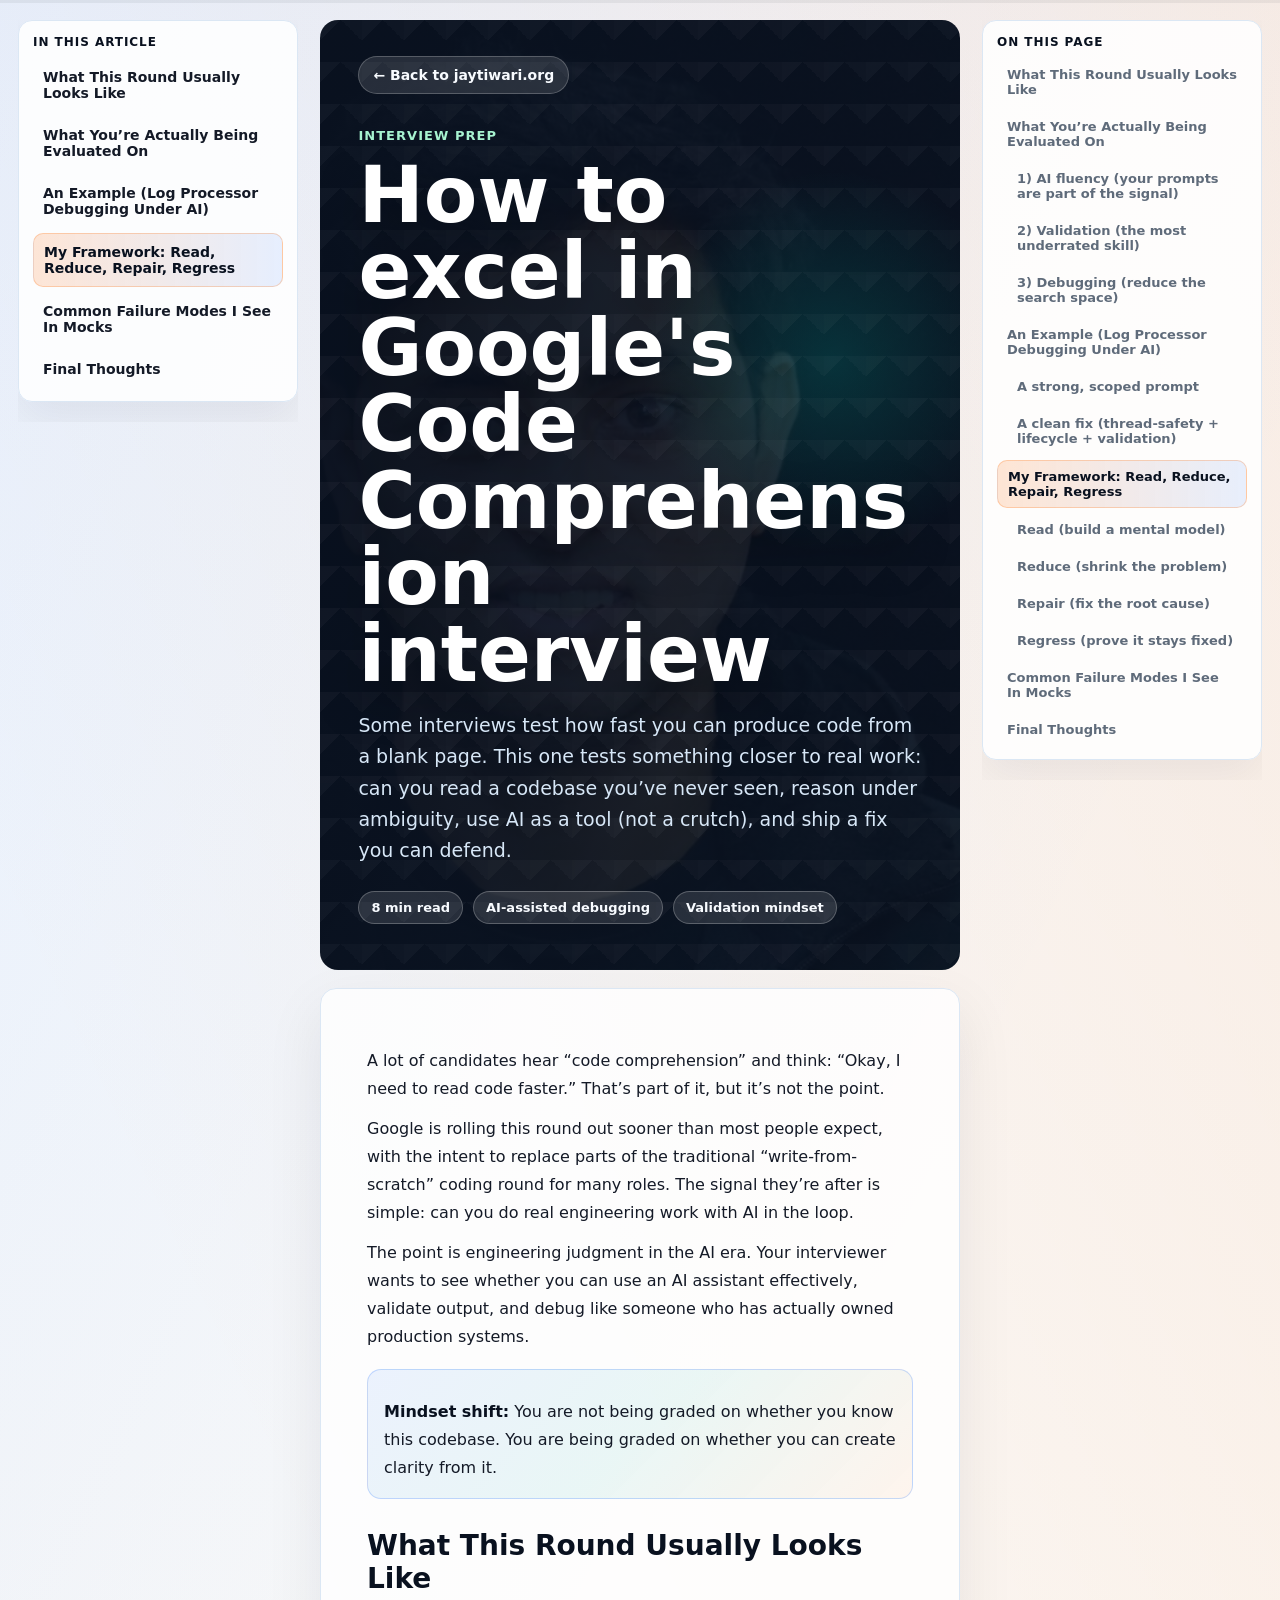
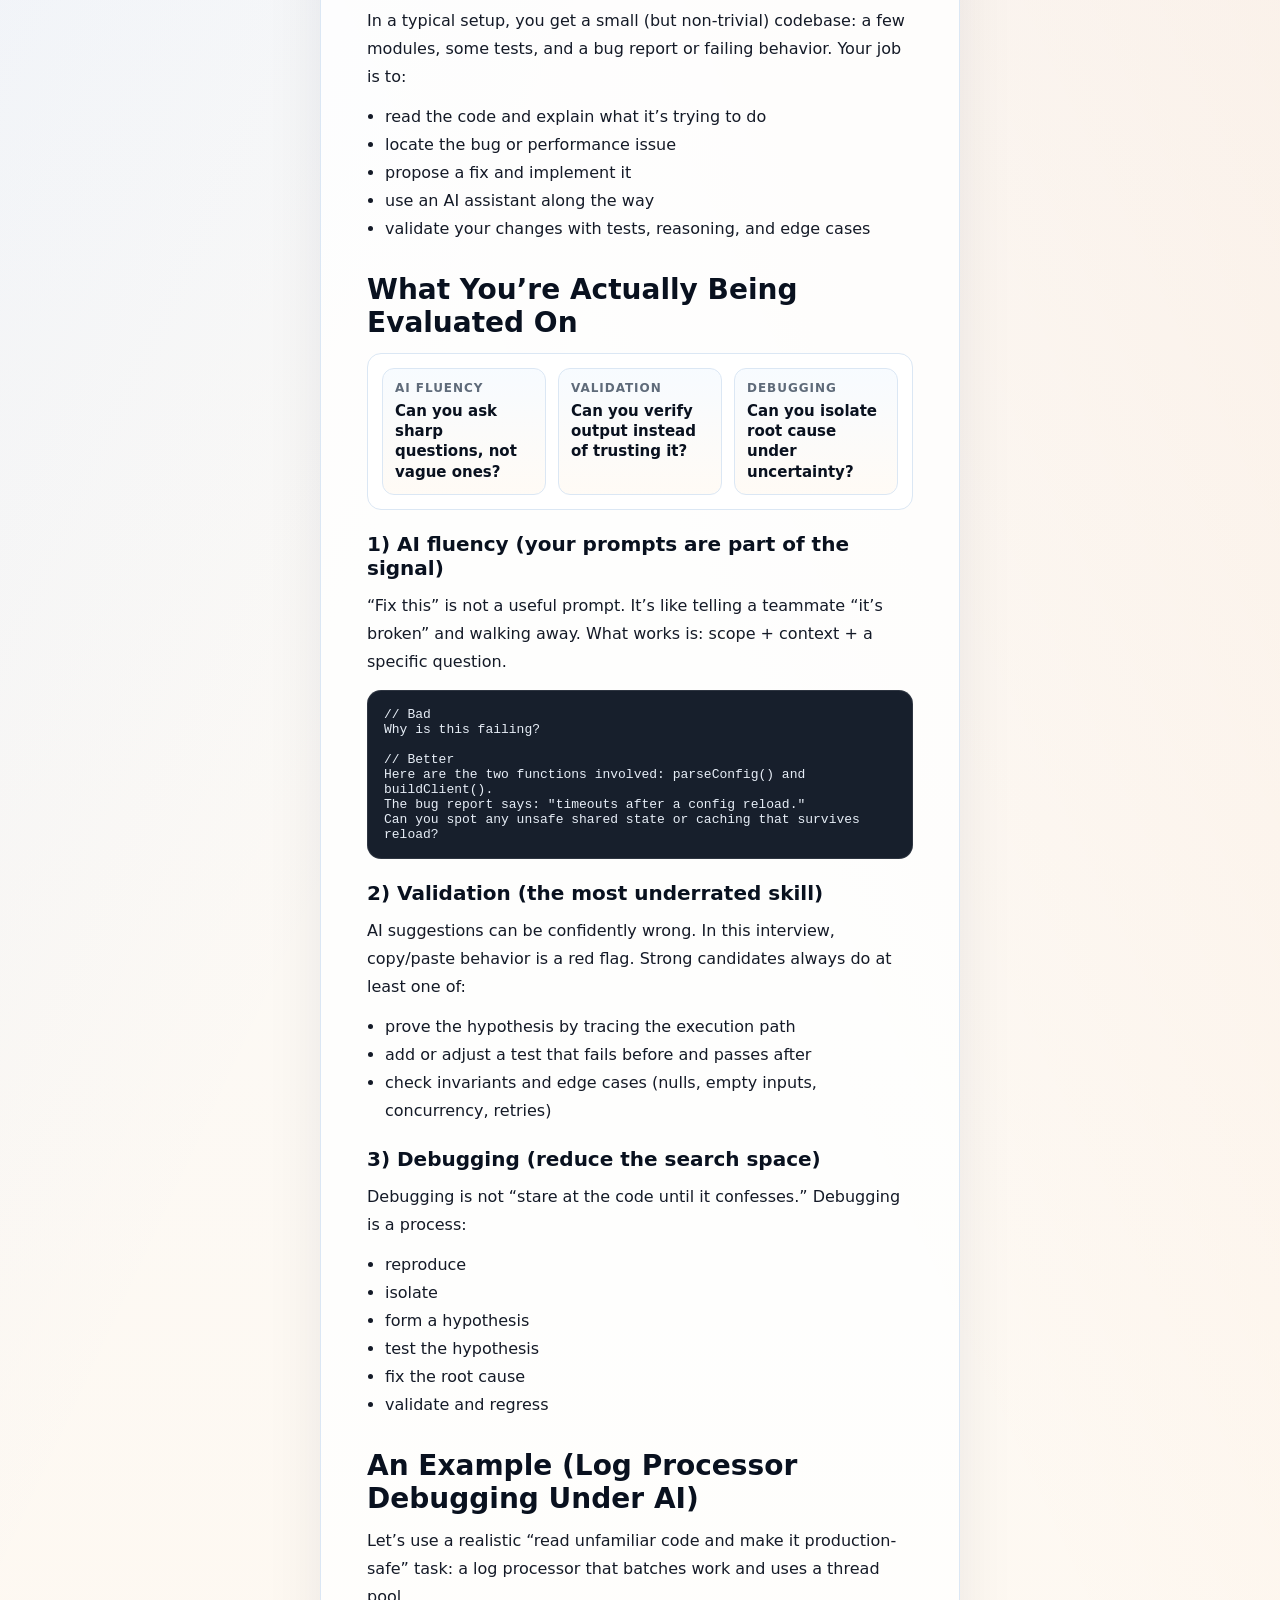
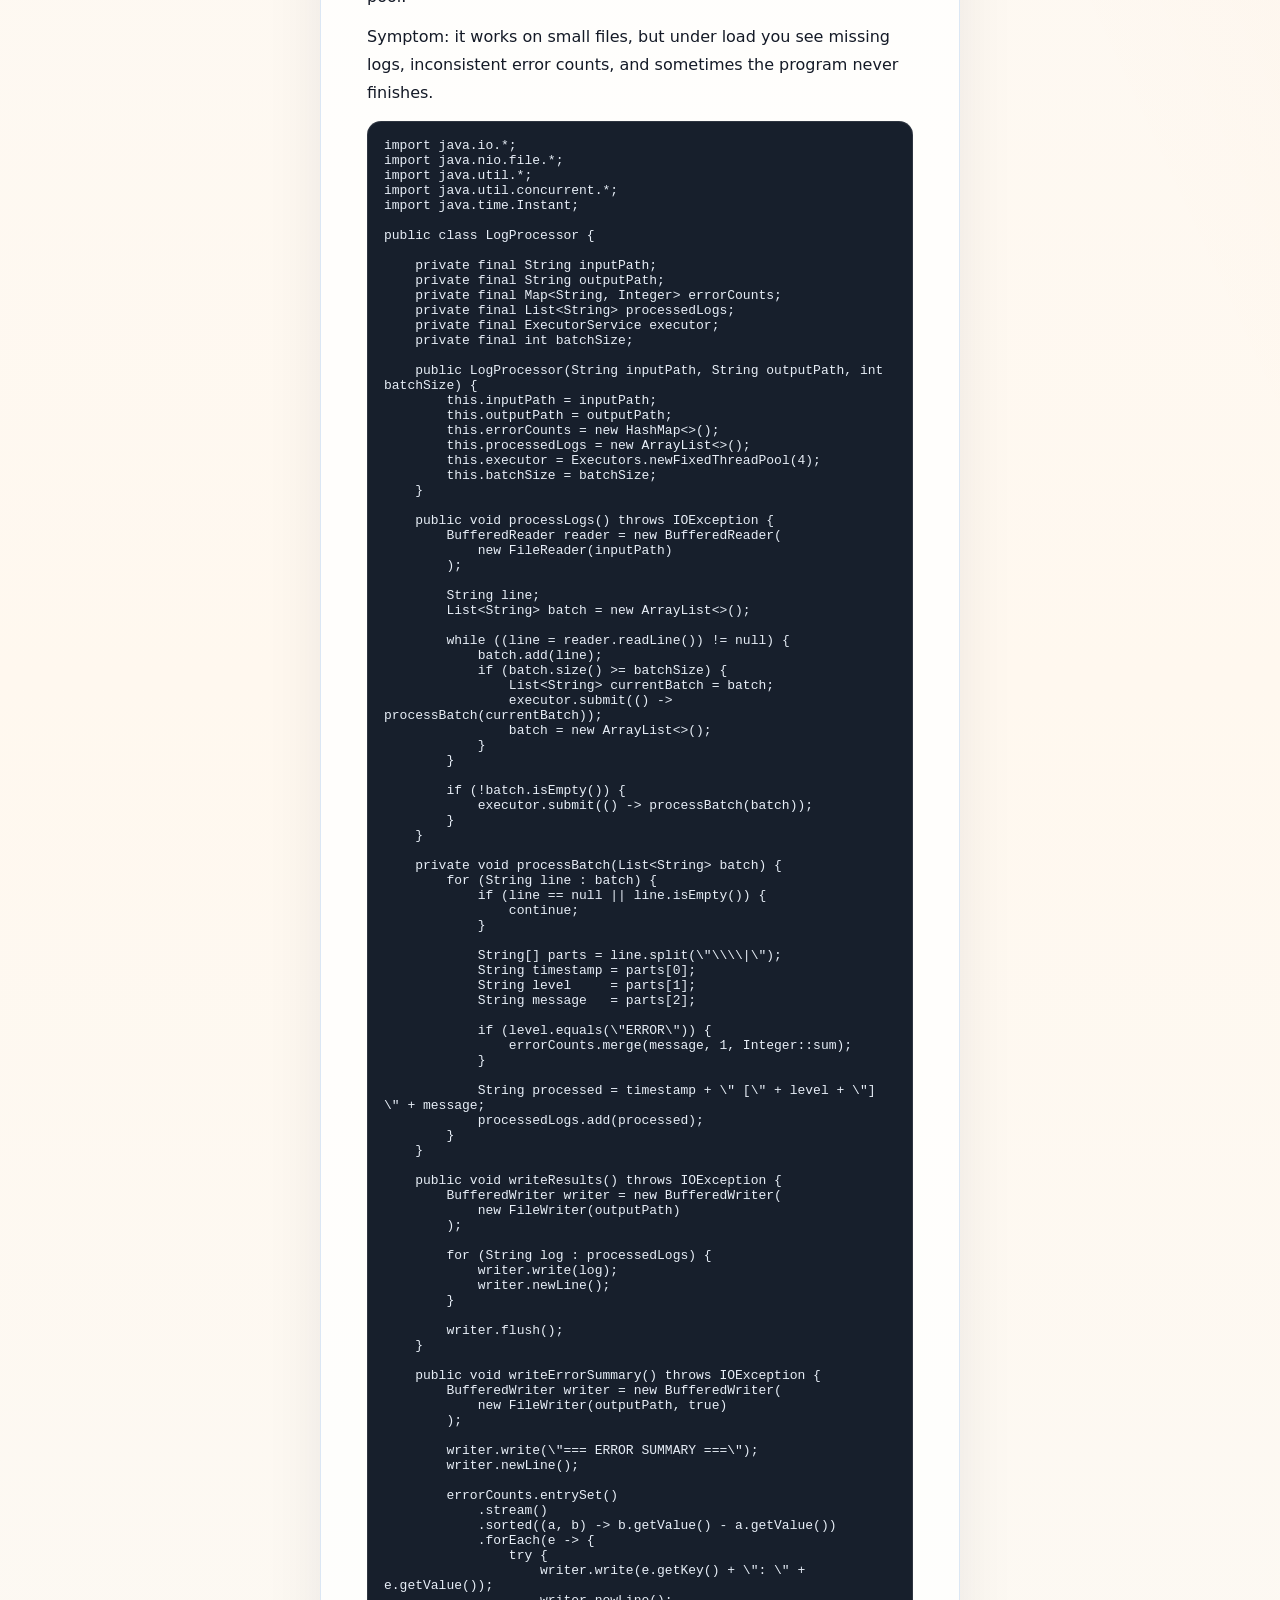
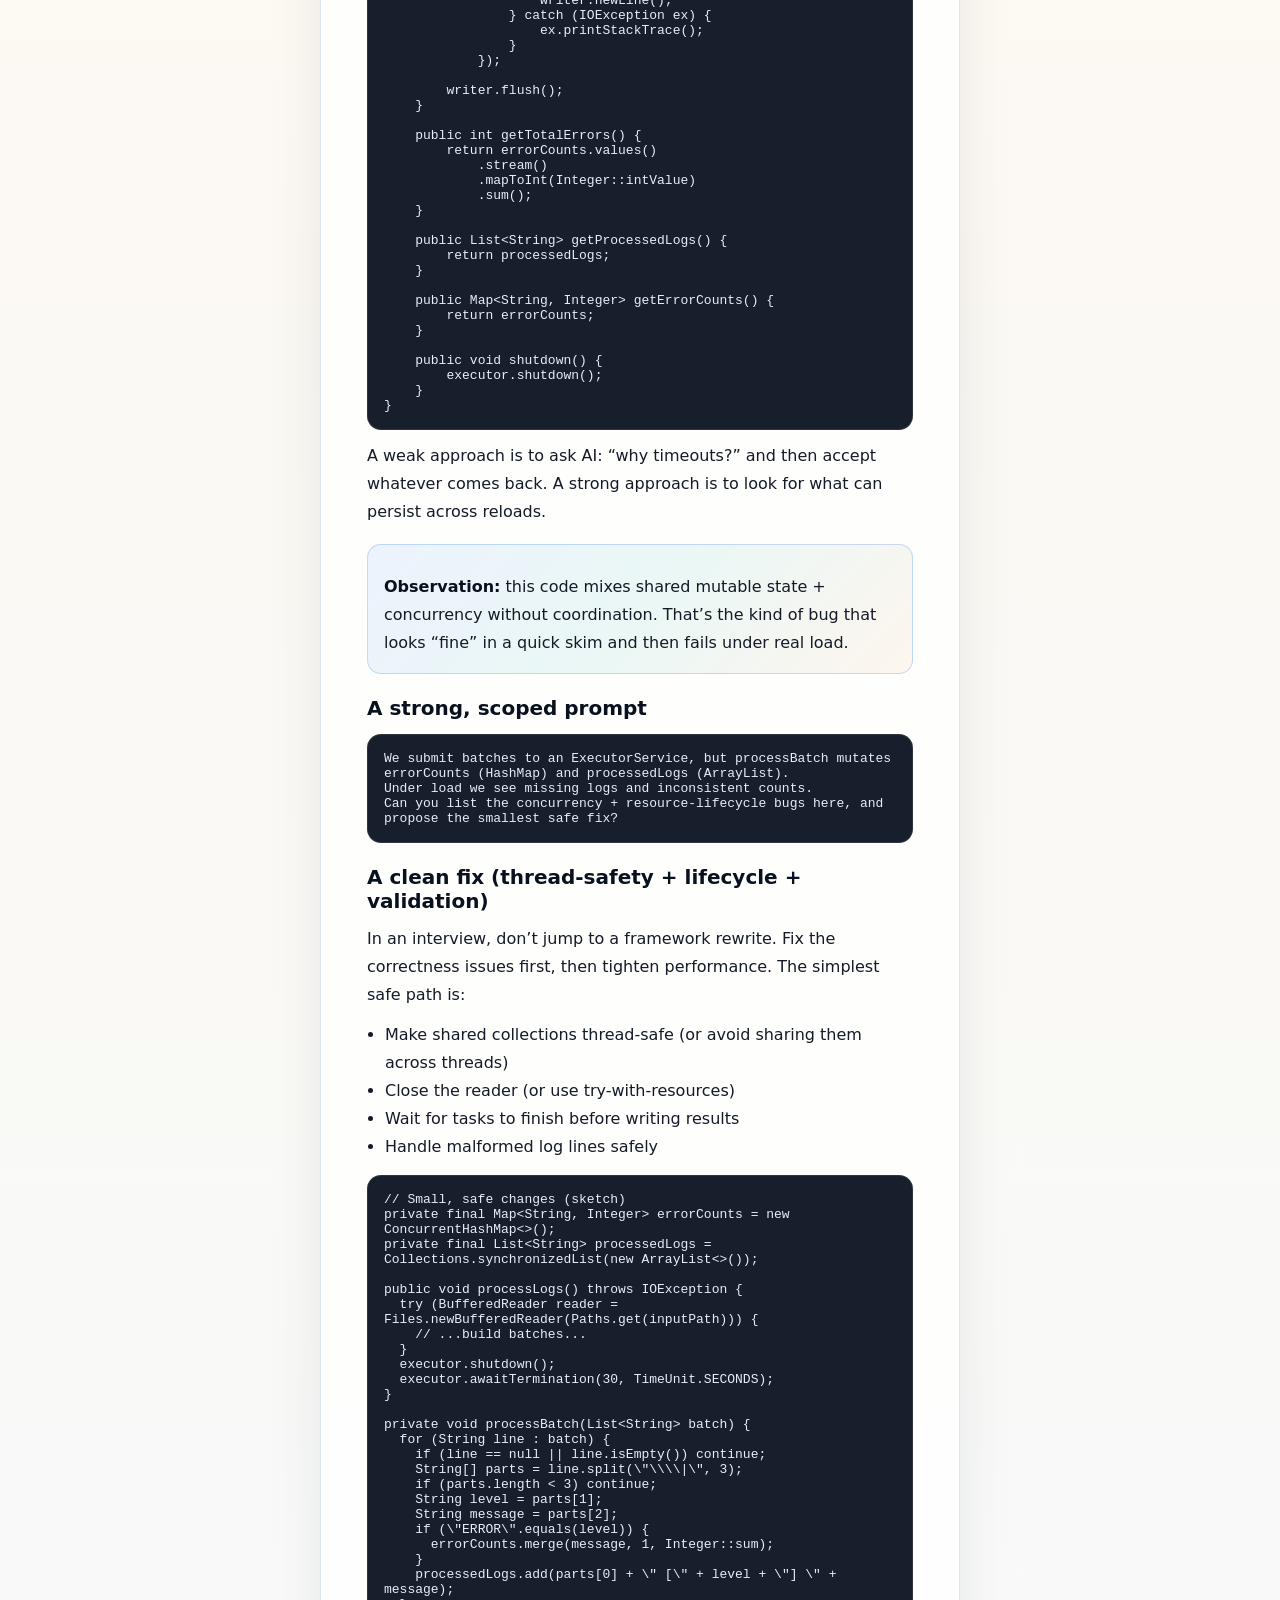
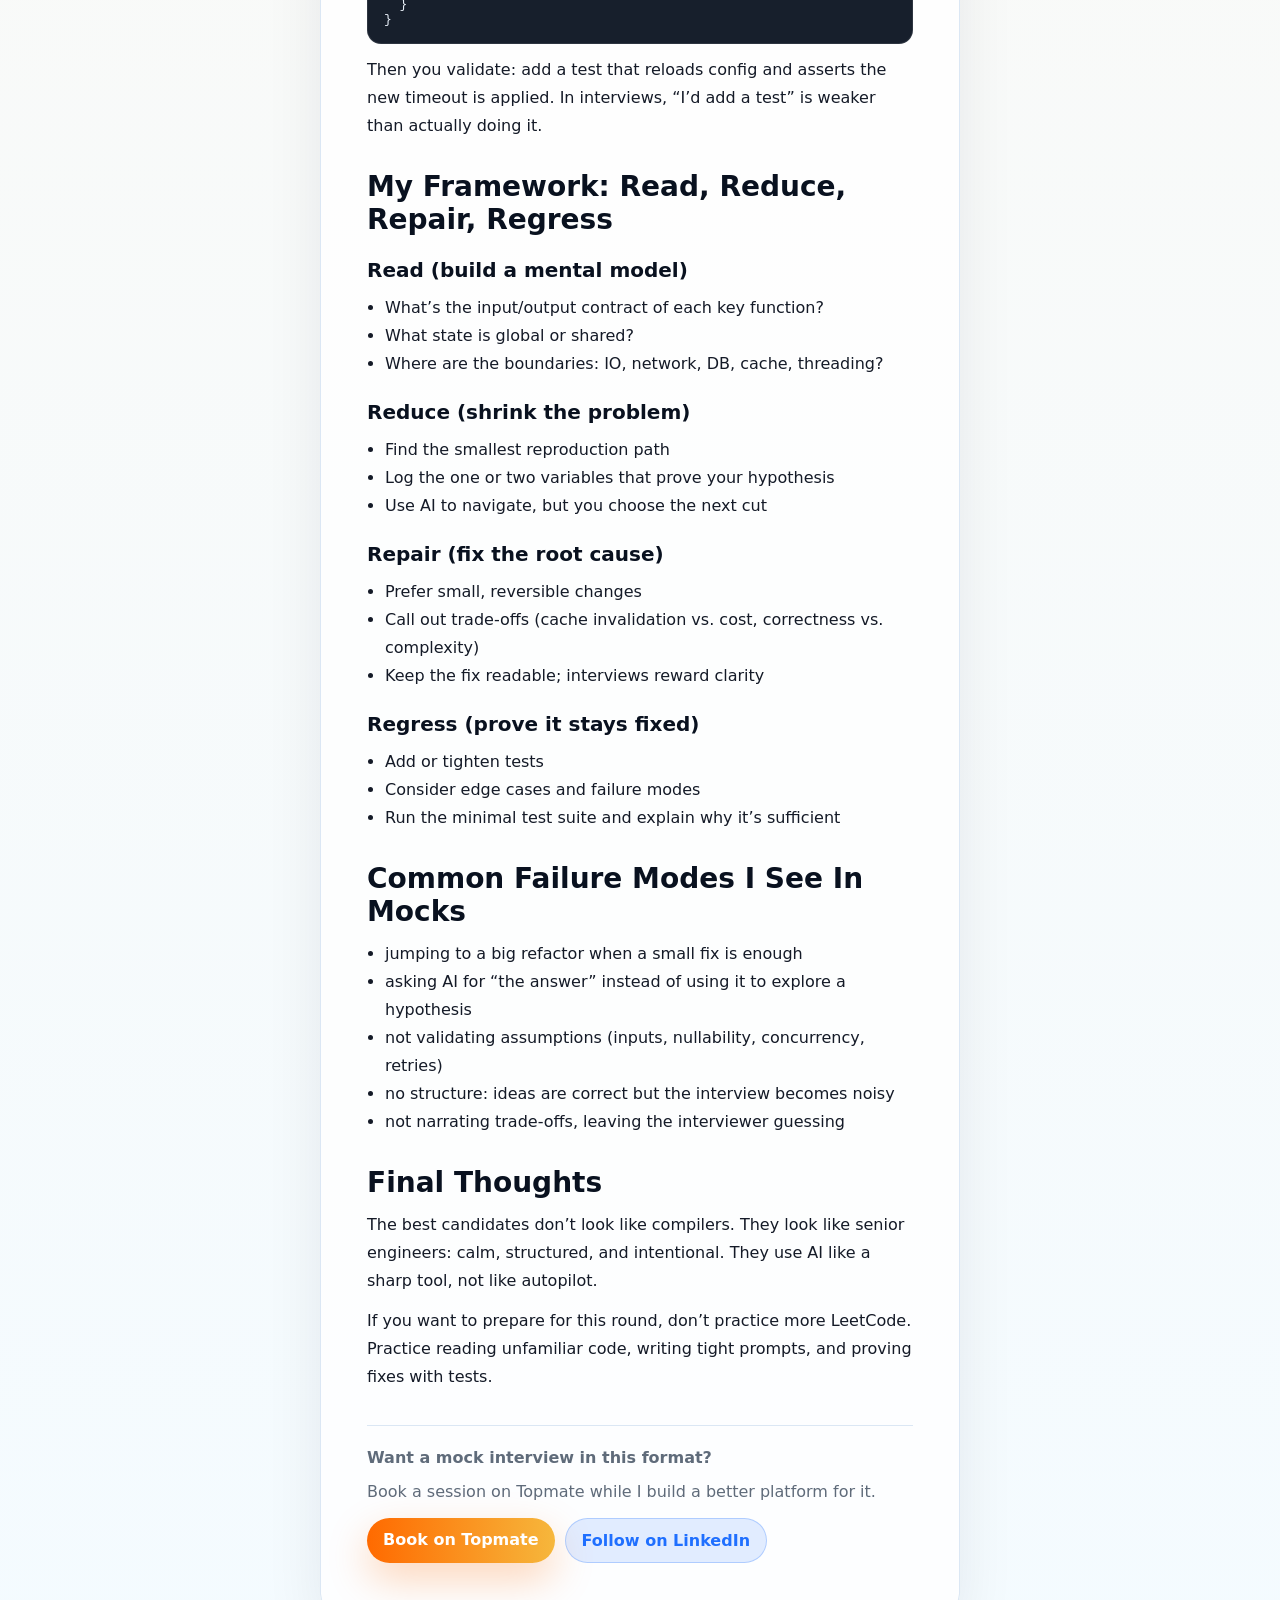
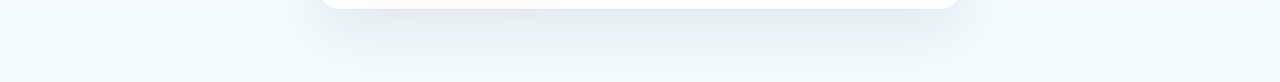
==== blogs/how-to-excel-google-code-comprehension.html @ 08ddd121 "Add docs-style blog template and blogs navigator" ====
<!DOCTYPE html>
<html lang="en">
<head>
  <meta charset="UTF-8" />
  <title>How to Excel in Google's Code Comprehension Interview | Jay Tiwari</title>
  <meta name="viewport" content="width=device-width, initial-scale=1" />
  <meta name="description" content="Jay Tiwari breaks down how to excel in Google's Code Comprehension interview: reading unfamiliar code, working effectively with AI, validating output, and shipping clean fixes." />
  <style>
    :root {
      --accent: #ff6a00;
      --blue: #1f6fff;
      --teal: #00a99d;
      --gold: #f6b73c;
      --ink: #09111f;
      --text: #141a27;
      --muted: #5f6b7a;
      --border: #dbe7f4;
    }

    * {
      box-sizing: border-box;
      margin: 0;
      padding: 0;
    }

    body {
      background:
        linear-gradient(115deg, rgba(31, 111, 255, 0.08), transparent 30%),
        linear-gradient(245deg, rgba(255, 106, 0, 0.1), transparent 34%),
        linear-gradient(180deg, #f7fbff 0%, #fff8ef 48%, #f4fbff 100%);
      color: var(--text);
      font-family: system-ui, -apple-system, BlinkMacSystemFont, "Segoe UI", sans-serif;
      min-height: 100vh;
      overflow-x: hidden;
    }

    a {
      color: inherit;
    }

    .progress {
      background: rgba(9, 17, 31, 0.06);
      height: 3px;
      left: 0;
      position: fixed;
      top: 0;
      width: 100%;
      z-index: 50;
    }

    .progress > div {
      background: linear-gradient(90deg, var(--blue), var(--teal), var(--accent), var(--gold));
      height: 100%;
      transform-origin: left center;
      width: 100%;
      transform: scaleX(0);
    }

    .shell {
      display: grid;
      grid-template-columns: 280px minmax(0, 1fr) 280px;
      gap: 22px;
      margin: 0 auto;
      max-width: 1320px;
      padding: 20px 18px 72px;
    }

    .side {
      position: sticky;
      top: 20px;
      align-self: start;
      max-height: calc(100vh - 40px);
      overflow: auto;
      padding-bottom: 20px;
    }

    .side-card {
      background: rgba(255, 255, 255, 0.86);
      border: 1px solid var(--border);
      border-radius: 14px;
      box-shadow: 0 18px 44px rgba(15, 23, 42, 0.06);
      padding: 14px;
    }

    .side-title {
      color: var(--ink);
      font-size: 12px;
      font-weight: 900;
      letter-spacing: 0.08em;
      text-transform: uppercase;
      margin-bottom: 10px;
    }

    .nav-list,
    .toc-list {
      list-style: none;
      padding: 0;
      margin: 0;
      display: grid;
      gap: 6px;
    }

    .nav-list a,
    .toc-list a {
      border-radius: 10px;
      color: var(--text);
      display: block;
      font-size: 14px;
      font-weight: 800;
      padding: 10px 10px;
      text-decoration: none;
      transition: background 0.2s ease, color 0.2s ease;
    }

    .toc-list a {
      font-weight: 700;
      font-size: 13px;
      padding: 8px 10px;
      color: var(--muted);
    }

    .toc-list a[data-depth="3"] {
      padding-left: 20px;
      font-weight: 700;
    }

    .nav-list a:hover,
    .toc-list a:hover {
      background: rgba(31, 111, 255, 0.10);
      color: var(--ink);
    }

    .nav-list a.is-active,
    .toc-list a.is-active {
      background: linear-gradient(90deg, rgba(255, 106, 0, 0.16), rgba(31, 111, 255, 0.10));
      color: var(--ink);
      border: 1px solid rgba(255, 106, 0, 0.24);
    }

    .main-col {
      min-width: 0;
    }

    .hero {
      background:
        radial-gradient(circle at 80% 36%, rgba(0, 169, 157, 0.22), transparent 24%),
        linear-gradient(90deg, rgba(9, 17, 31, 0.98), rgba(9, 17, 31, 0.88)),
        url("../jay-tiwari-profile.jpeg");
      background-position: center, center, 82% 42%;
      background-size: cover;
      color: #ffffff;
      padding: 36px 6% 46px;
      position: relative;
      border-radius: 18px;
      overflow: hidden;
    }

    .hero::after {
      background-image:
        linear-gradient(135deg, rgba(255, 255, 255, 0.08) 25%, transparent 25%),
        linear-gradient(225deg, rgba(255, 255, 255, 0.06) 25%, transparent 25%);
      background-size: 42px 42px;
      content: "";
      inset: 0;
      opacity: 0.42;
      pointer-events: none;
      position: absolute;
    }

    .hero-inner {
      max-width: 980px;
      position: relative;
      z-index: 1;
    }

    .back-link {
      align-items: center;
      background: rgba(255, 255, 255, 0.12);
      border: 1px solid rgba(255, 255, 255, 0.22);
      border-radius: 999px;
      color: #f8fbff;
      display: inline-flex;
      font-size: 14px;
      font-weight: 800;
      margin-bottom: 34px;
      padding: 10px 14px;
      text-decoration: none;
    }

    .eyebrow {
      color: #a7f3d0;
      font-size: 13px;
      font-weight: 900;
      letter-spacing: 0.08em;
      margin-bottom: 14px;
      text-transform: uppercase;
    }

    h1 {
      color: #ffffff;
      font-size: clamp(42px, 7vw, 78px);
      font-weight: 900;
      letter-spacing: 0;
      line-height: 0.98;
      margin-bottom: 18px;
      max-width: 940px;
      overflow-wrap: anywhere;
      text-shadow: 0 22px 46px rgba(0, 0, 0, 0.34);
    }

    .dek {
      color: #d7e7f7;
      font-size: 19px;
      line-height: 1.65;
      max-width: 820px;
    }

    .meta-row {
      display: flex;
      flex-wrap: wrap;
      gap: 10px;
      margin-top: 24px;
    }

    .meta-pill {
      background: rgba(255, 255, 255, 0.12);
      border: 1px solid rgba(255, 255, 255, 0.24);
      border-radius: 999px;
      color: #f8fbff;
      display: inline-flex;
      font-size: 13px;
      font-weight: 800;
      padding: 8px 12px;
    }

    main {
      margin: 0;
      max-width: none;
      padding: 0;
    }

    .content {
      background: rgba(255, 255, 255, 0.82);
      border: 1px solid var(--border);
      border-radius: 16px;
      box-shadow: 0 22px 58px rgba(15, 23, 42, 0.08);
      padding: clamp(20px, 4vw, 46px);
      margin-top: 18px;
    }

    .content h2 {
      color: var(--ink);
      font-size: 28px;
      margin-top: 30px;
      margin-bottom: 12px;
    }

    .content h3 {
      color: var(--ink);
      font-size: 20px;
      margin-top: 22px;
      margin-bottom: 10px;
    }

    .content p {
      line-height: 1.75;
      margin-top: 12px;
      color: var(--text);
      font-size: 16px;
    }

    .content ul {
      margin-top: 12px;
      padding-left: 18px;
      line-height: 1.75;
      color: var(--text);
    }

    .callout {
      background: linear-gradient(135deg, rgba(31, 111, 255, 0.08), rgba(0, 169, 157, 0.08), rgba(255, 106, 0, 0.06));
      border: 1px solid rgba(31, 111, 255, 0.22);
      border-radius: 14px;
      margin-top: 18px;
      padding: 16px 16px;
    }

    .callout strong {
      color: var(--ink);
    }

    pre {
      background: rgba(9, 17, 31, 0.94);
      border: 1px solid rgba(255, 255, 255, 0.1);
      border-radius: 14px;
      color: #e7eef7;
      margin-top: 14px;
      max-width: 100%;
      overflow: auto;
      padding: 16px 16px;
      width: 100%;
    }

    code {
      font-family: ui-monospace, SFMono-Regular, Menlo, Monaco, Consolas, "Liberation Mono", "Courier New", monospace;
      font-size: 13px;
    }

    pre code {
      display: block;
      max-width: 100%;
      white-space: pre-wrap;
      word-break: break-word;
    }

    .diagram {
      border: 1px solid var(--border);
      border-radius: 14px;
      margin-top: 14px;
      overflow: hidden;
      background: #ffffff;
    }

    .diagram .row {
      display: grid;
      grid-template-columns: repeat(3, minmax(0, 1fr));
      gap: 12px;
      padding: 14px;
      align-items: stretch;
    }

    .diagram .box {
      border: 1px solid #dbe7f4;
      border-radius: 12px;
      padding: 12px;
      background: linear-gradient(180deg, rgba(247, 251, 255, 0.98), rgba(255, 248, 239, 0.6));
      min-height: 90px;
    }

    .diagram .box .k {
      color: var(--muted);
      font-size: 12px;
      font-weight: 900;
      letter-spacing: 0.08em;
      text-transform: uppercase;
      margin-bottom: 6px;
    }

    .diagram .box .v {
      color: var(--ink);
      font-size: 15px;
      font-weight: 900;
      line-height: 1.35;
    }

    .footer-cta {
      align-items: center;
      display: flex;
      flex-wrap: wrap;
      gap: 12px;
      justify-content: space-between;
      margin-top: 34px;
      padding-top: 18px;
      border-top: 1px solid var(--border);
    }

    .cta-button {
      background: linear-gradient(90deg, var(--accent), var(--gold));
      border: none;
      border-radius: 999px;
      color: #ffffff;
      display: inline-flex;
      font-weight: 900;
      padding: 12px 16px;
      text-decoration: none;
      box-shadow: 0 16px 40px rgba(255, 106, 0, 0.28);
    }

    .cta-button.secondary {
      background: rgba(31, 111, 255, 0.12);
      border: 1px solid rgba(31, 111, 255, 0.26);
      color: var(--blue);
      box-shadow: none;
    }

    @media (max-width: 720px) {
      .diagram .row {
        grid-template-columns: 1fr;
      }

      .content {
        border-radius: 14px;
      }
    }

    @media (max-width: 1060px) {
      .shell {
        grid-template-columns: 260px minmax(0, 1fr);
      }
      .side.right {
        display: none;
      }
    }

    @media (max-width: 820px) {
      .shell {
        grid-template-columns: 1fr;
        padding: 14px 14px 60px;
      }
      .side.left {
        position: relative;
        top: 0;
        max-height: none;
      }
    }
  </style>
</head>
<body>
  <div class="progress" aria-hidden="true"><div id="progressBar"></div></div>
  <div class="shell">
    <aside class="side left">
      <div class="side-card">
        <div class="side-title">In This Article</div>
        <ul class="nav-list" id="leftNav"></ul>
      </div>
    </aside>

    <div class="main-col">
      <header class="hero">
        <div class="hero-inner">
          <a class="back-link" href="../index.html#blogs">← Back to jaytiwari.org</a>
          <div class="eyebrow">Interview prep</div>
          <h1>How to excel in Google's Code Comprehension interview</h1>
          <p class="dek">
            Some interviews test how fast you can produce code from a blank page. This one tests something closer to real work:
            can you read a codebase you’ve never seen, reason under ambiguity, use AI as a tool (not a crutch), and ship a fix you can defend.
          </p>
          <div class="meta-row">
            <span class="meta-pill">8 min read</span>
            <span class="meta-pill">AI-assisted debugging</span>
            <span class="meta-pill">Validation mindset</span>
          </div>
        </div>
      </header>

      <main>
        <article class="content" id="articleRoot">
      <p>
        A lot of candidates hear “code comprehension” and think: “Okay, I need to read code faster.”
        That’s part of it, but it’s not the point.
      </p>
      <p>
        Google is rolling this round out sooner than most people expect, with the intent to replace parts of the traditional
        “write-from-scratch” coding round for many roles. The signal they’re after is simple: can you do real engineering work
        with AI in the loop.
      </p>
      <p>
        The point is engineering judgment in the AI era. Your interviewer wants to see whether you can
        use an AI assistant effectively, validate output, and debug like someone who has actually owned production systems.
      </p>

      <div class="callout">
        <p>
          <strong>Mindset shift:</strong> You are not being graded on whether you know this codebase.
          You are being graded on whether you can create clarity from it.
        </p>
      </div>

      <h2>What This Round Usually Looks Like</h2>
      <p>
        In a typical setup, you get a small (but non-trivial) codebase: a few modules, some tests, and a bug report or failing behavior.
        Your job is to:
      </p>
      <ul>
        <li>read the code and explain what it’s trying to do</li>
        <li>locate the bug or performance issue</li>
        <li>propose a fix and implement it</li>
        <li>use an AI assistant along the way</li>
        <li>validate your changes with tests, reasoning, and edge cases</li>
      </ul>

      <h2>What You’re Actually Being Evaluated On</h2>
      <div class="diagram" role="img" aria-label="Three skills for code comprehension interviews">
        <div class="row">
          <div class="box">
            <div class="k">AI fluency</div>
            <div class="v">Can you ask sharp questions, not vague ones?</div>
          </div>
          <div class="box">
            <div class="k">Validation</div>
            <div class="v">Can you verify output instead of trusting it?</div>
          </div>
          <div class="box">
            <div class="k">Debugging</div>
            <div class="v">Can you isolate root cause under uncertainty?</div>
          </div>
        </div>
      </div>

      <h3>1) AI fluency (your prompts are part of the signal)</h3>
      <p>
        “Fix this” is not a useful prompt. It’s like telling a teammate “it’s broken” and walking away.
        What works is: scope + context + a specific question.
      </p>
      <pre><code>// Bad
Why is this failing?

// Better
Here are the two functions involved: parseConfig() and buildClient().
The bug report says: "timeouts after a config reload."
Can you spot any unsafe shared state or caching that survives reload?</code></pre>

      <h3>2) Validation (the most underrated skill)</h3>
      <p>
        AI suggestions can be confidently wrong. In this interview, copy/paste behavior is a red flag.
        Strong candidates always do at least one of:
      </p>
      <ul>
        <li>prove the hypothesis by tracing the execution path</li>
        <li>add or adjust a test that fails before and passes after</li>
        <li>check invariants and edge cases (nulls, empty inputs, concurrency, retries)</li>
      </ul>

      <h3>3) Debugging (reduce the search space)</h3>
      <p>
        Debugging is not “stare at the code until it confesses.” Debugging is a process:
      </p>
      <ul>
        <li>reproduce</li>
        <li>isolate</li>
        <li>form a hypothesis</li>
        <li>test the hypothesis</li>
        <li>fix the root cause</li>
        <li>validate and regress</li>
      </ul>

      <h2>An Example (Log Processor Debugging Under AI)</h2>
      <p>
        Let’s use a realistic “read unfamiliar code and make it production-safe” task: a log processor that batches work and uses a thread pool.
      </p>
      <p>
        Symptom: it works on small files, but under load you see missing logs, inconsistent error counts, and sometimes the program never finishes.
      </p>

      <pre><code>import java.io.*;
import java.nio.file.*;
import java.util.*;
import java.util.concurrent.*;
import java.time.Instant;

public class LogProcessor {

    private final String inputPath;
    private final String outputPath;
    private final Map&lt;String, Integer&gt; errorCounts;
    private final List&lt;String&gt; processedLogs;
    private final ExecutorService executor;
    private final int batchSize;

    public LogProcessor(String inputPath, String outputPath, int batchSize) {
        this.inputPath = inputPath;
        this.outputPath = outputPath;
        this.errorCounts = new HashMap&lt;&gt;();
        this.processedLogs = new ArrayList&lt;&gt;();
        this.executor = Executors.newFixedThreadPool(4);
        this.batchSize = batchSize;
    }

    public void processLogs() throws IOException {
        BufferedReader reader = new BufferedReader(
            new FileReader(inputPath)
        );

        String line;
        List&lt;String&gt; batch = new ArrayList&lt;&gt;();

        while ((line = reader.readLine()) != null) {
            batch.add(line);
            if (batch.size() &gt;= batchSize) {
                List&lt;String&gt; currentBatch = batch;
                executor.submit(() -&gt; processBatch(currentBatch));
                batch = new ArrayList&lt;&gt;();
            }
        }

        if (!batch.isEmpty()) {
            executor.submit(() -&gt; processBatch(batch));
        }
    }

    private void processBatch(List&lt;String&gt; batch) {
        for (String line : batch) {
            if (line == null || line.isEmpty()) {
                continue;
            }

            String[] parts = line.split(\"\\\\|\");
            String timestamp = parts[0];
            String level     = parts[1];
            String message   = parts[2];

            if (level.equals(\"ERROR\")) {
                errorCounts.merge(message, 1, Integer::sum);
            }

            String processed = timestamp + \" [\" + level + \"] \" + message;
            processedLogs.add(processed);
        }
    }

    public void writeResults() throws IOException {
        BufferedWriter writer = new BufferedWriter(
            new FileWriter(outputPath)
        );

        for (String log : processedLogs) {
            writer.write(log);
            writer.newLine();
        }

        writer.flush();
    }

    public void writeErrorSummary() throws IOException {
        BufferedWriter writer = new BufferedWriter(
            new FileWriter(outputPath, true)
        );

        writer.write(\"=== ERROR SUMMARY ===\");
        writer.newLine();

        errorCounts.entrySet()
            .stream()
            .sorted((a, b) -&gt; b.getValue() - a.getValue())
            .forEach(e -&gt; {
                try {
                    writer.write(e.getKey() + \": \" + e.getValue());
                    writer.newLine();
                } catch (IOException ex) {
                    ex.printStackTrace();
                }
            });

        writer.flush();
    }

    public int getTotalErrors() {
        return errorCounts.values()
            .stream()
            .mapToInt(Integer::intValue)
            .sum();
    }

    public List&lt;String&gt; getProcessedLogs() {
        return processedLogs;
    }

    public Map&lt;String, Integer&gt; getErrorCounts() {
        return errorCounts;
    }

    public void shutdown() {
        executor.shutdown();
    }
}</code></pre>

      <p>
        A weak approach is to ask AI: “why timeouts?” and then accept whatever comes back.
        A strong approach is to look for what can persist across reloads.
      </p>
      <div class="callout">
        <p>
          <strong>Observation:</strong> this code mixes shared mutable state + concurrency without coordination.
          That’s the kind of bug that looks “fine” in a quick skim and then fails under real load.
        </p>
      </div>

      <h3>A strong, scoped prompt</h3>
      <pre><code>We submit batches to an ExecutorService, but processBatch mutates errorCounts (HashMap) and processedLogs (ArrayList).
Under load we see missing logs and inconsistent counts.
Can you list the concurrency + resource-lifecycle bugs here, and propose the smallest safe fix?</code></pre>

      <h3>A clean fix (thread-safety + lifecycle + validation)</h3>
      <p>
        In an interview, don’t jump to a framework rewrite. Fix the correctness issues first, then tighten performance.
        The simplest safe path is:
      </p>
      <ul>
        <li>Make shared collections thread-safe (or avoid sharing them across threads)</li>
        <li>Close the reader (or use try-with-resources)</li>
        <li>Wait for tasks to finish before writing results</li>
        <li>Handle malformed log lines safely</li>
      </ul>

      <pre><code>// Small, safe changes (sketch)
private final Map&lt;String, Integer&gt; errorCounts = new ConcurrentHashMap&lt;&gt;();
private final List&lt;String&gt; processedLogs = Collections.synchronizedList(new ArrayList&lt;&gt;());

public void processLogs() throws IOException {
  try (BufferedReader reader = Files.newBufferedReader(Paths.get(inputPath))) {
    // ...build batches...
  }
  executor.shutdown();
  executor.awaitTermination(30, TimeUnit.SECONDS);
}

private void processBatch(List&lt;String&gt; batch) {
  for (String line : batch) {
    if (line == null || line.isEmpty()) continue;
    String[] parts = line.split(\"\\\\|\", 3);
    if (parts.length &lt; 3) continue;
    String level = parts[1];
    String message = parts[2];
    if (\"ERROR\".equals(level)) {
      errorCounts.merge(message, 1, Integer::sum);
    }
    processedLogs.add(parts[0] + \" [\" + level + \"] \" + message);
  }
}</code></pre>

      <p>
        Then you validate: add a test that reloads config and asserts the new timeout is applied.
        In interviews, “I’d add a test” is weaker than actually doing it.
      </p>

      <h2>My Framework: Read, Reduce, Repair, Regress</h2>
      <h3>Read (build a mental model)</h3>
      <ul>
        <li>What’s the input/output contract of each key function?</li>
        <li>What state is global or shared?</li>
        <li>Where are the boundaries: IO, network, DB, cache, threading?</li>
      </ul>

      <h3>Reduce (shrink the problem)</h3>
      <ul>
        <li>Find the smallest reproduction path</li>
        <li>Log the one or two variables that prove your hypothesis</li>
        <li>Use AI to navigate, but you choose the next cut</li>
      </ul>

      <h3>Repair (fix the root cause)</h3>
      <ul>
        <li>Prefer small, reversible changes</li>
        <li>Call out trade-offs (cache invalidation vs. cost, correctness vs. complexity)</li>
        <li>Keep the fix readable; interviews reward clarity</li>
      </ul>

      <h3>Regress (prove it stays fixed)</h3>
      <ul>
        <li>Add or tighten tests</li>
        <li>Consider edge cases and failure modes</li>
        <li>Run the minimal test suite and explain why it’s sufficient</li>
      </ul>

      <h2>Common Failure Modes I See In Mocks</h2>
      <ul>
        <li>jumping to a big refactor when a small fix is enough</li>
        <li>asking AI for “the answer” instead of using it to explore a hypothesis</li>
        <li>not validating assumptions (inputs, nullability, concurrency, retries)</li>
        <li>no structure: ideas are correct but the interview becomes noisy</li>
        <li>not narrating trade-offs, leaving the interviewer guessing</li>
      </ul>

      <h2>Final Thoughts</h2>
      <p>
        The best candidates don’t look like compilers. They look like senior engineers: calm, structured, and intentional.
        They use AI like a sharp tool, not like autopilot.
      </p>
      <p>
        If you want to prepare for this round, don’t practice more LeetCode.
        Practice reading unfamiliar code, writing tight prompts, and proving fixes with tests.
      </p>

      <div class="footer-cta">
        <div>
          <p style="margin-top: 0; color: var(--muted); font-weight: 800;">
            Want a mock interview in this format?
          </p>
          <p style="margin-top: 6px; color: var(--muted);">
            Book a session on Topmate while I build a better platform for it.
          </p>
        </div>
        <div style="display: flex; gap: 10px; flex-wrap: wrap;">
          <a class="cta-button" href="https://topmate.io/jay_tiwari" target="_blank" rel="noopener noreferrer">Book on Topmate</a>
          <a class="cta-button secondary" href="https://www.linkedin.com/in/jayptiwari/" target="_blank" rel="noopener noreferrer">Follow on LinkedIn</a>
        </div>
      </div>
        </article>
      </main>
    </div>

    <aside class="side right">
      <div class="side-card">
        <div class="side-title">On This Page</div>
        <ul class="toc-list" id="rightToc"></ul>
      </div>
    </aside>
  </div>

  <script>
    (function () {
      const root = document.getElementById("articleRoot");
      const leftNav = document.getElementById("leftNav");
      const rightToc = document.getElementById("rightToc");
      const progress = document.getElementById("progressBar");

      if (!root || !leftNav || !rightToc || !progress) {
        return;
      }

      const headings = Array.from(root.querySelectorAll("h2, h3"));
      const h2s = headings.filter((h) => h.tagName === "H2");

      const slugify = (text) =>
        text
          .toLowerCase()
          .replace(/[^a-z0-9\\s-]/g, "")
          .trim()
          .replace(/\\s+/g, "-")
          .slice(0, 64);

      const ensureId = (h) => {
        if (h.id) return h.id;
        let base = slugify(h.textContent || "section");
        if (!base) base = "section";
        let candidate = base;
        let i = 2;
        while (document.getElementById(candidate)) {
          candidate = base + "-" + i;
          i += 1;
        }
        h.id = candidate;
        return candidate;
      };

      const makeItem = (target, label, depth) => {
        const li = document.createElement("li");
        const a = document.createElement("a");
        a.href = "#" + target;
        a.textContent = label;
        if (depth) a.dataset.depth = String(depth);
        li.appendChild(a);
        return li;
      };

      h2s.forEach((h2) => {
        const id = ensureId(h2);
        leftNav.appendChild(makeItem(id, h2.textContent.trim(), 2));
      });

      headings.forEach((h) => {
        const id = ensureId(h);
        const depth = h.tagName === "H2" ? 2 : 3;
        rightToc.appendChild(makeItem(id, h.textContent.trim(), depth));
      });

      const links = Array.from(document.querySelectorAll(".nav-list a, .toc-list a"));
      const setActive = (id) => {
        links.forEach((a) => a.classList.toggle("is-active", a.getAttribute("href") === "#" + id));
      };

      const observer = new IntersectionObserver(
        (entries) => {
          const visible = entries
            .filter((e) => e.isIntersecting)
            .sort((a, b) => (a.target.tagName === "H2" ? -1 : 1) - (b.target.tagName === "H2" ? -1 : 1));
          if (visible.length > 0) {
            setActive(visible[0].target.id);
          }
        },
        { rootMargin: "-20% 0px -70% 0px", threshold: [0, 1] }
      );

      headings.forEach((h) => observer.observe(h));

      const updateProgress = () => {
        const doc = document.documentElement;
        const scrollTop = doc.scrollTop || document.body.scrollTop || 0;
        const height = doc.scrollHeight - doc.clientHeight;
        const ratio = height > 0 ? Math.min(1, Math.max(0, scrollTop / height)) : 0;
        progress.style.transform = "scaleX(" + ratio.toFixed(4) + ")";
      };

      updateProgress();
      window.addEventListener("scroll", updateProgress, { passive: true });
    })();
  </script>
</body>
</html>
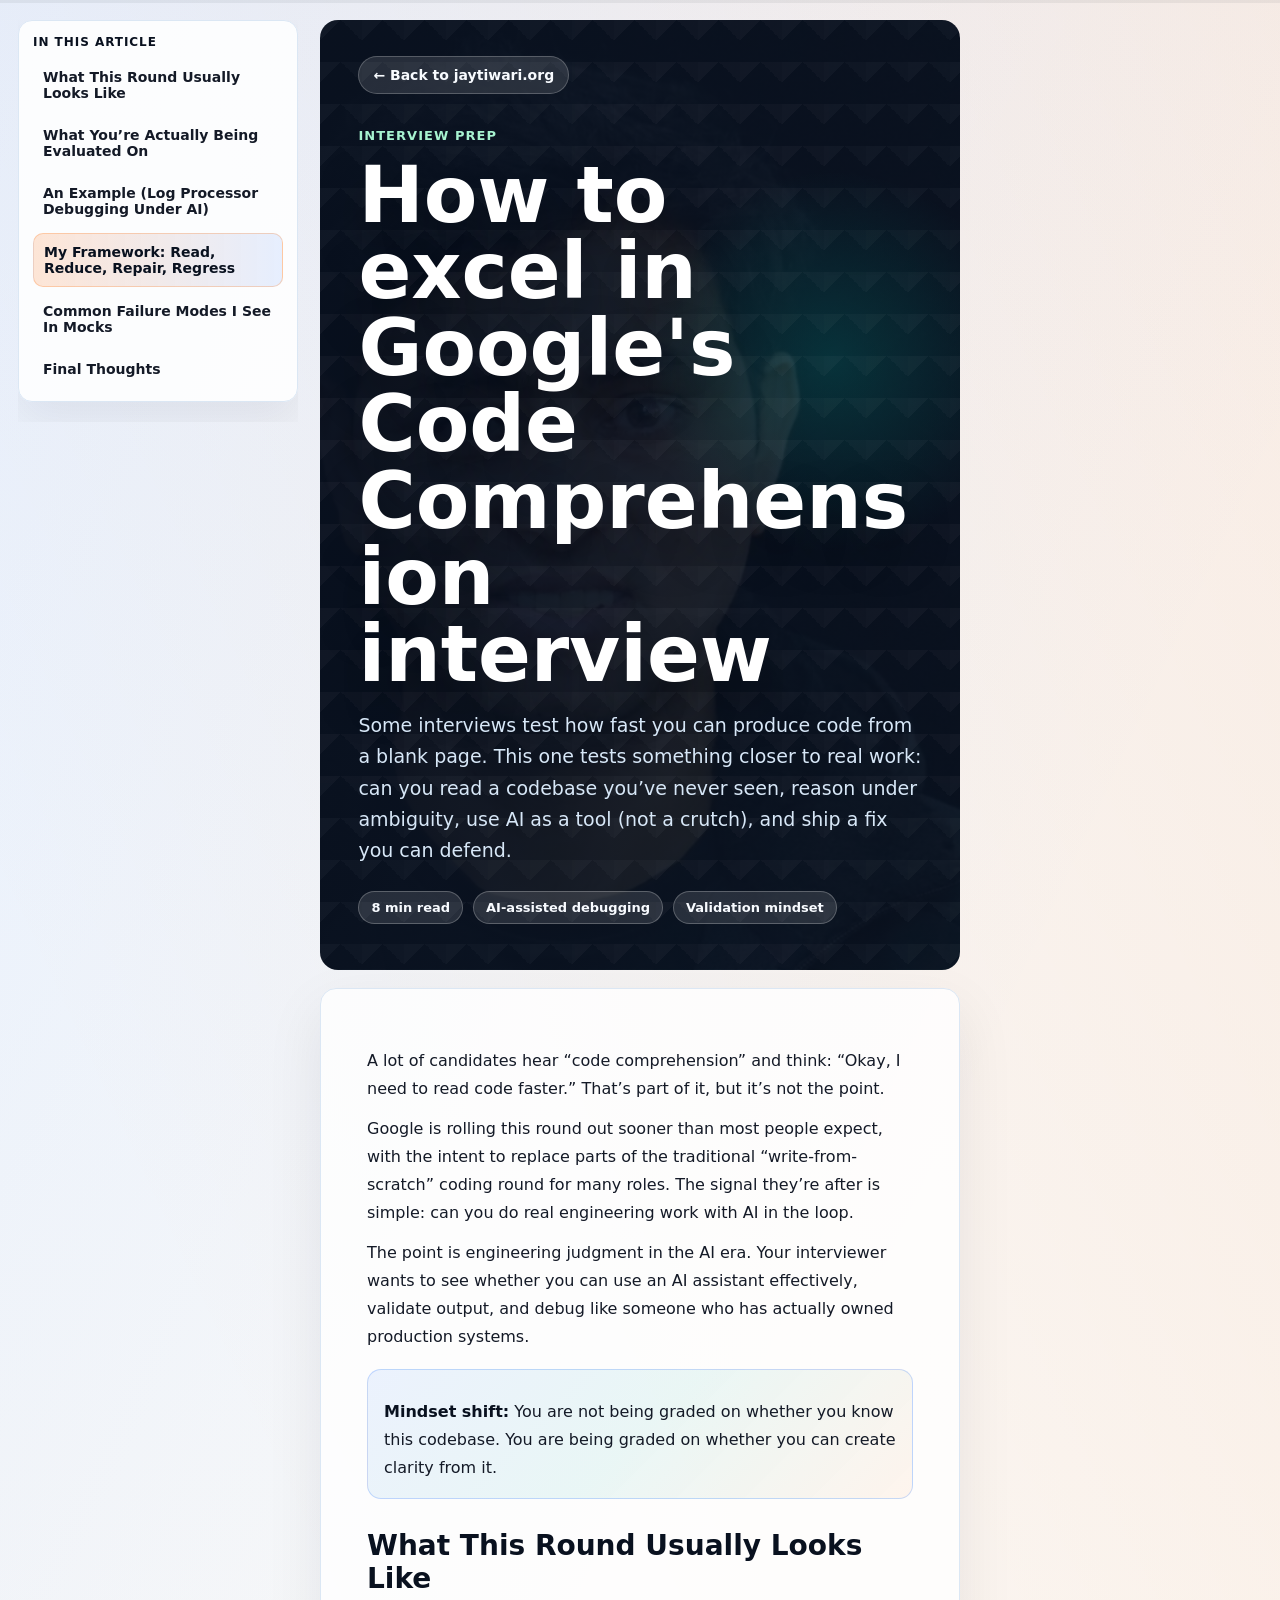
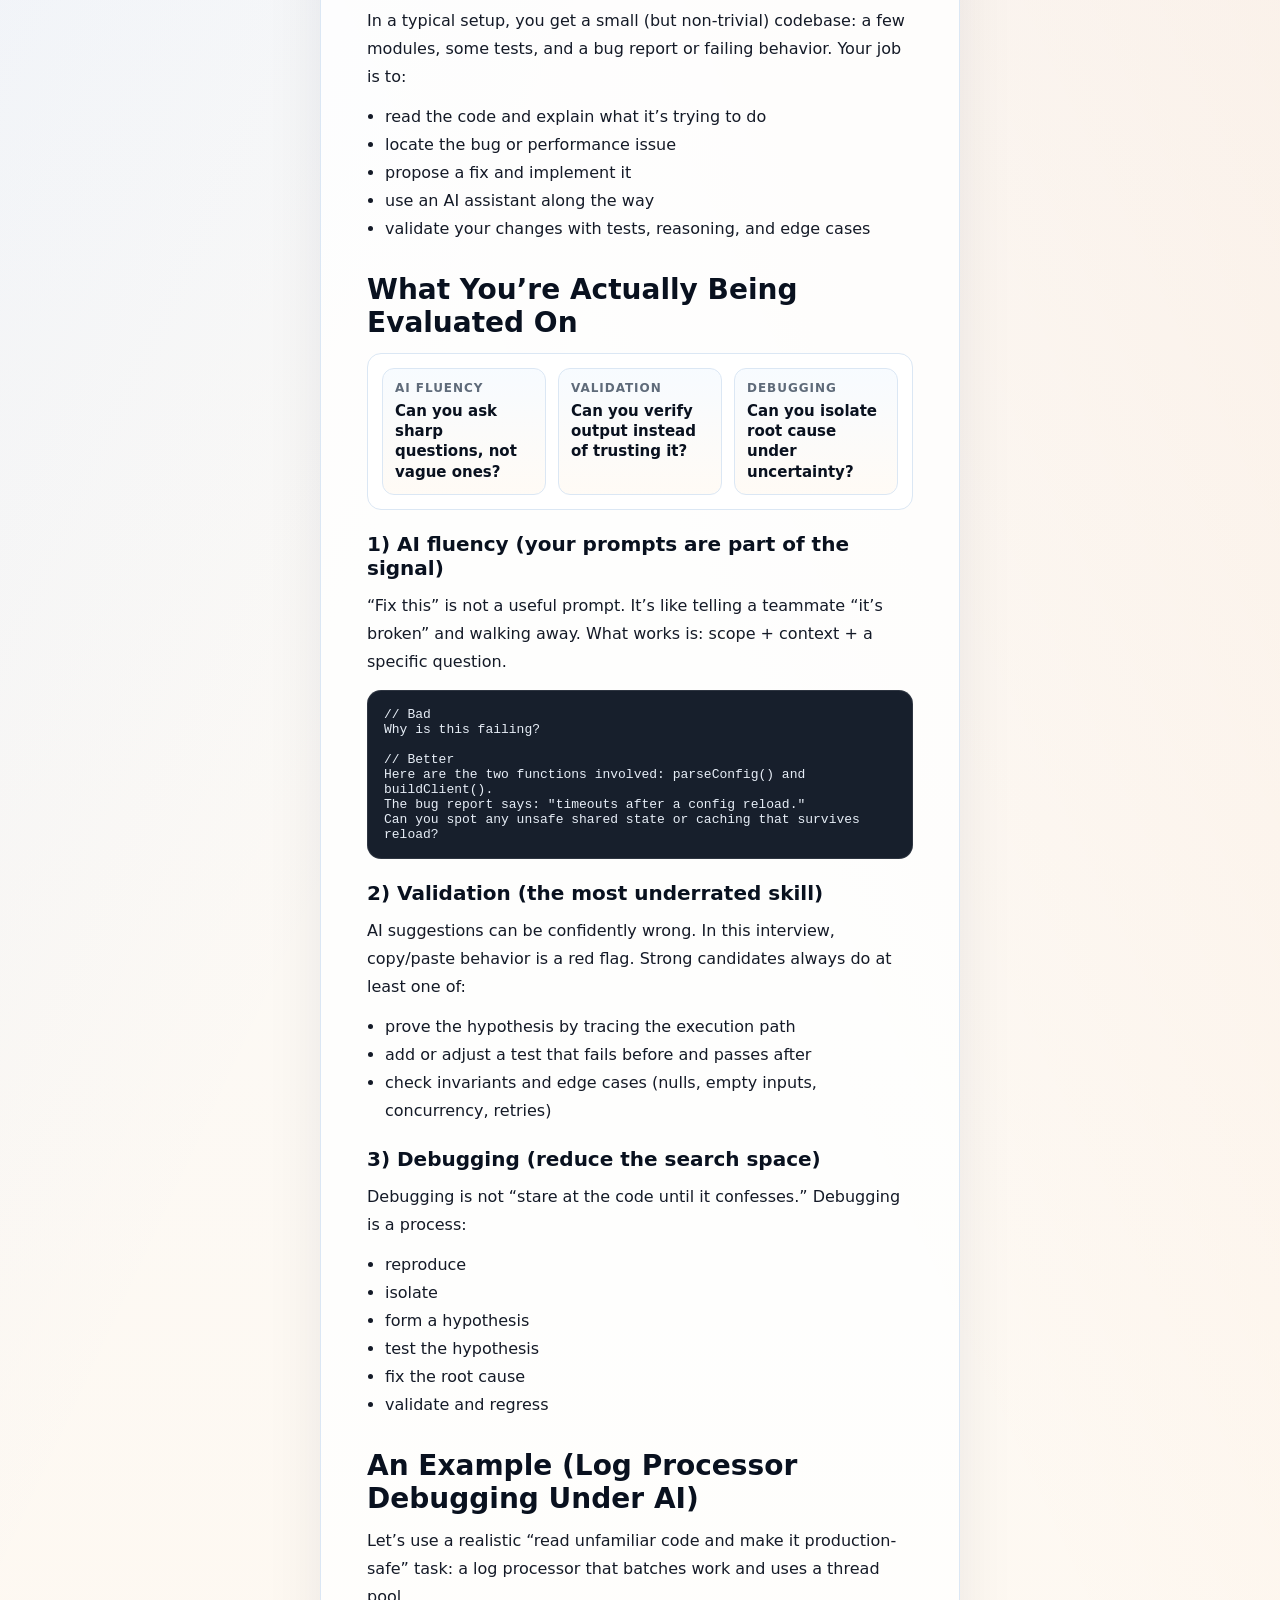
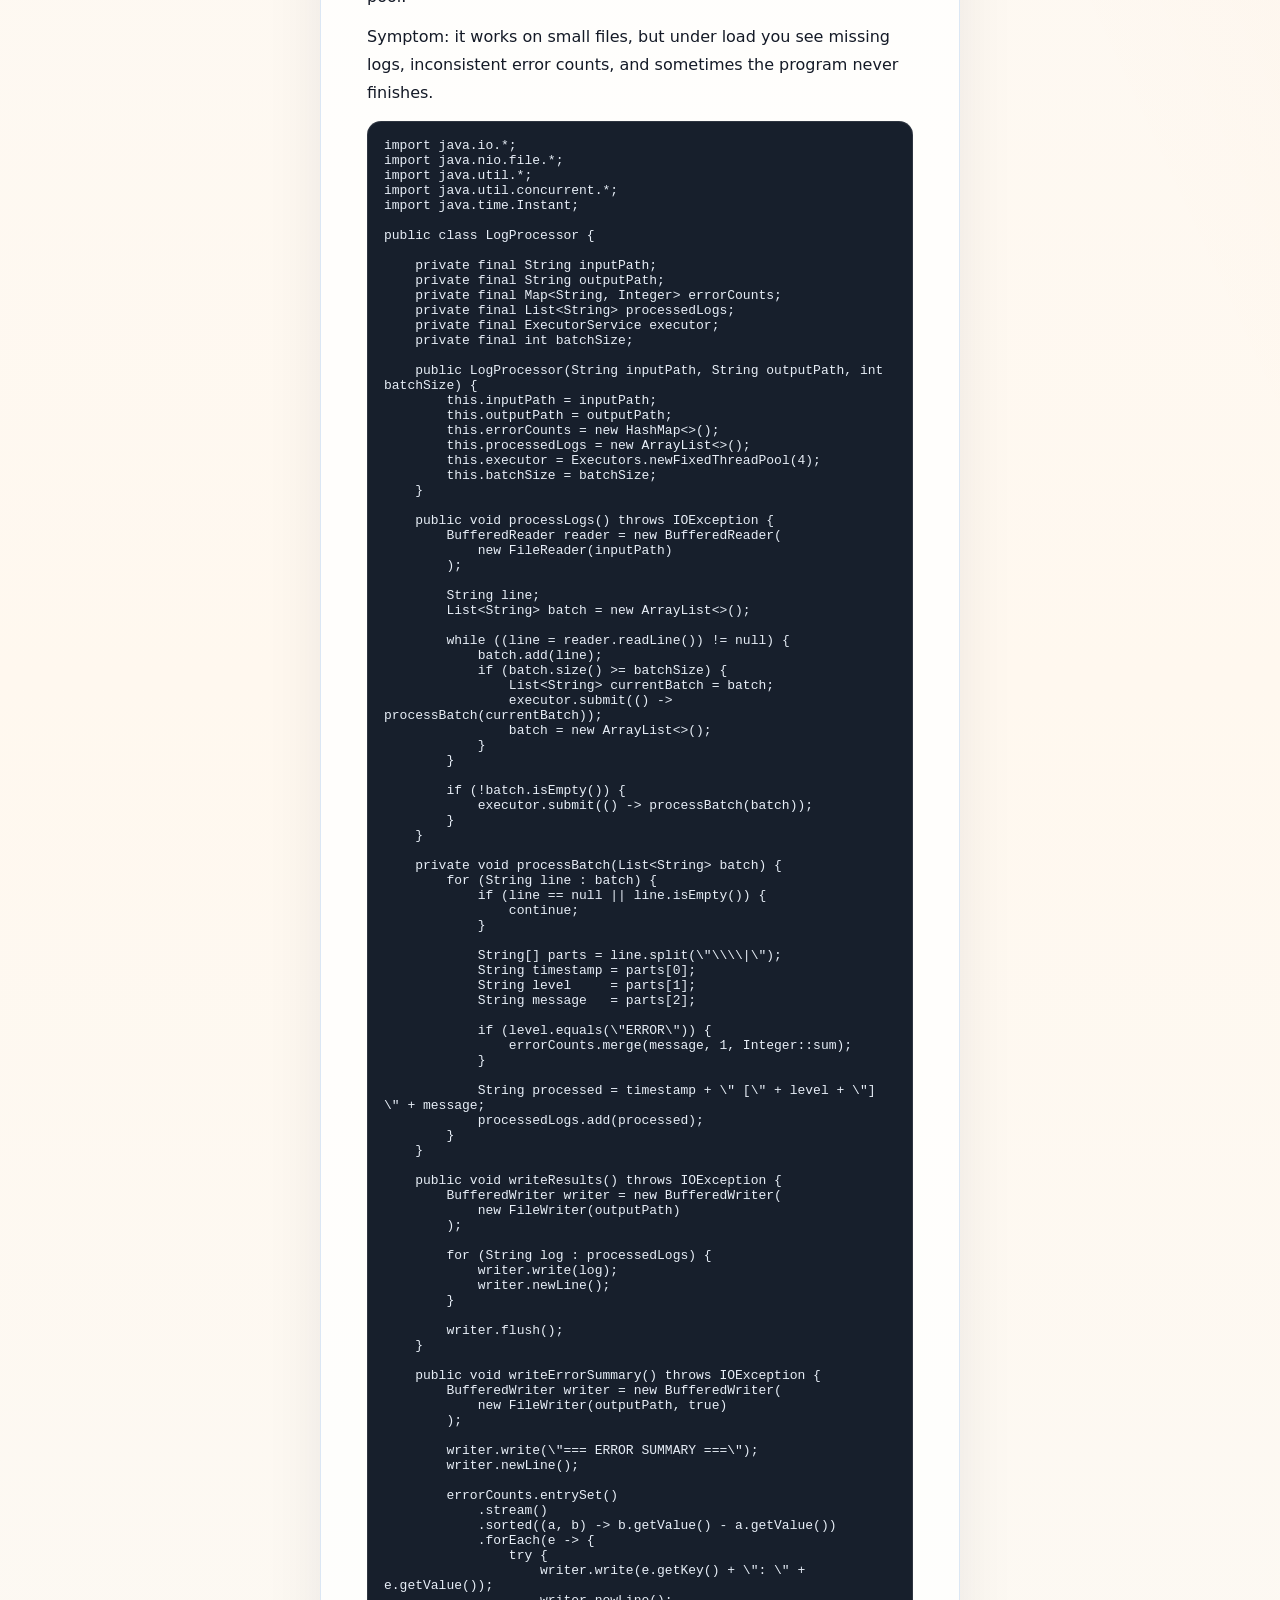
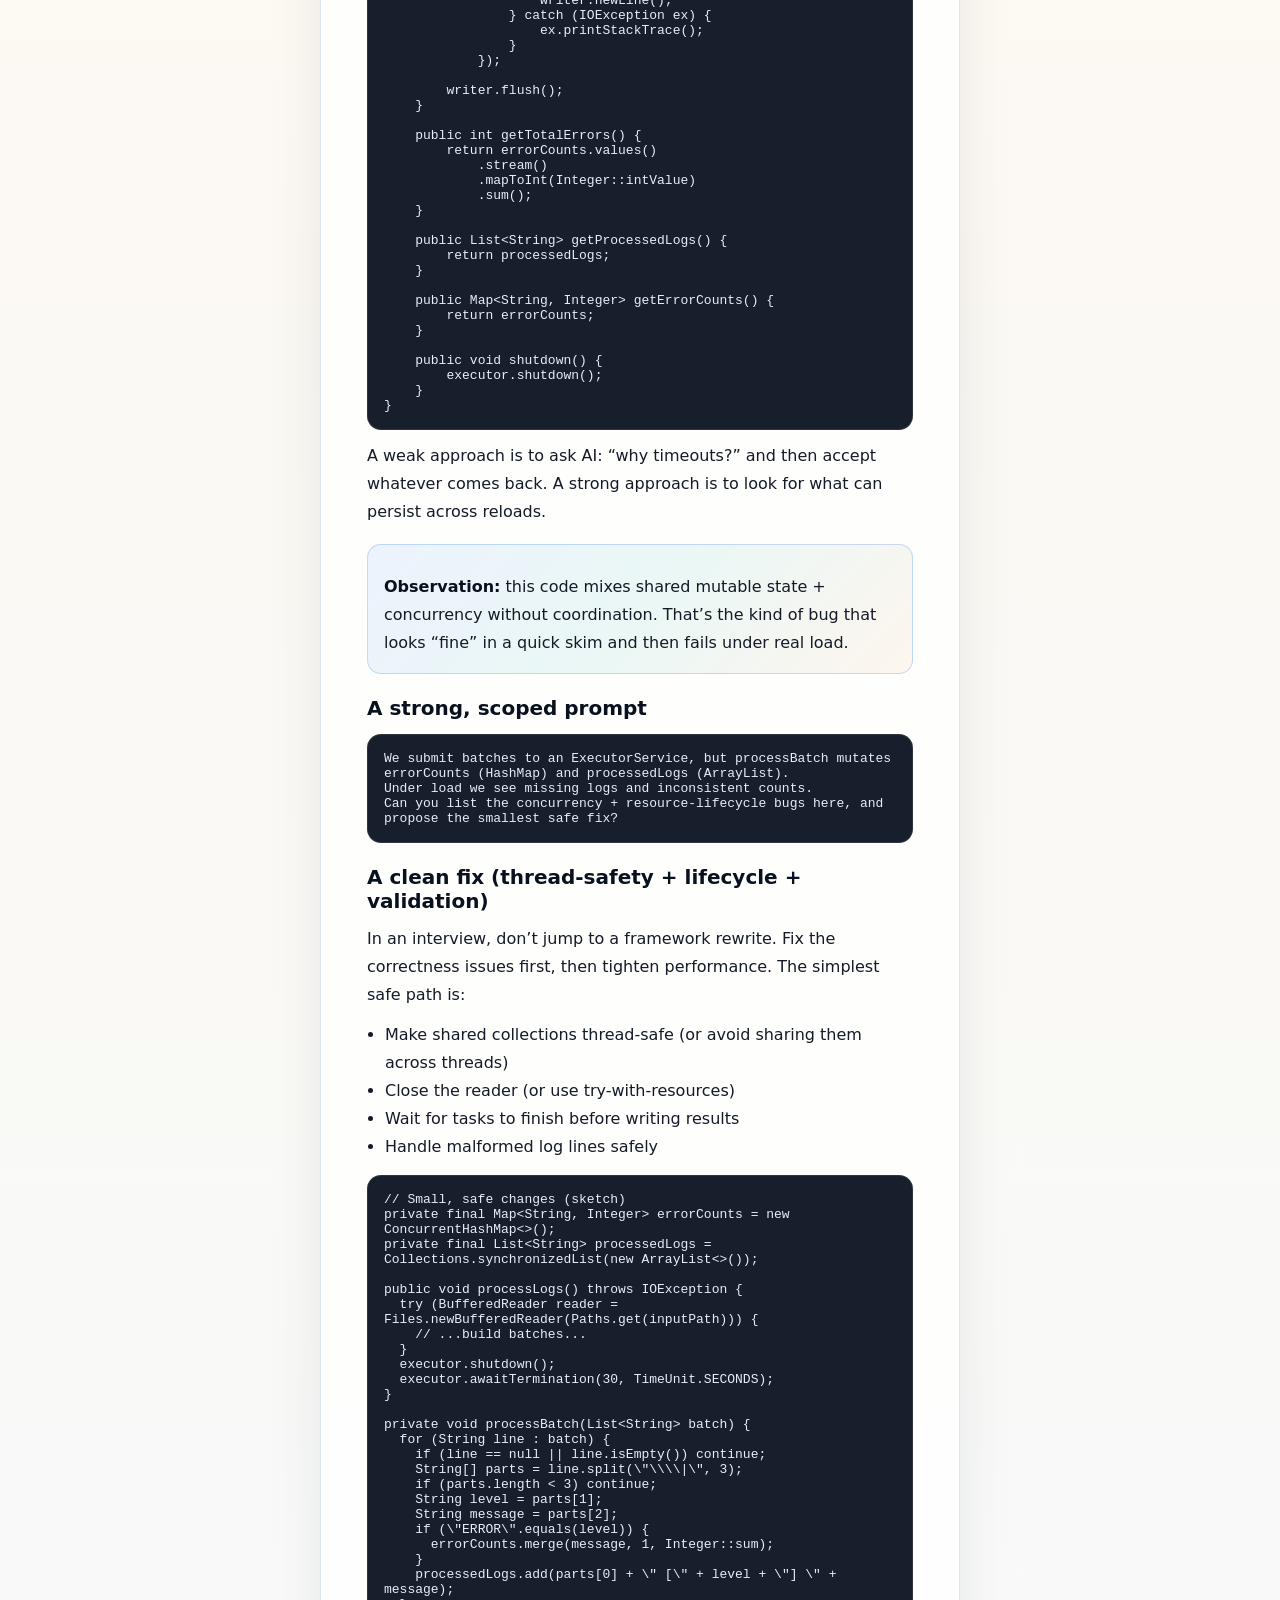
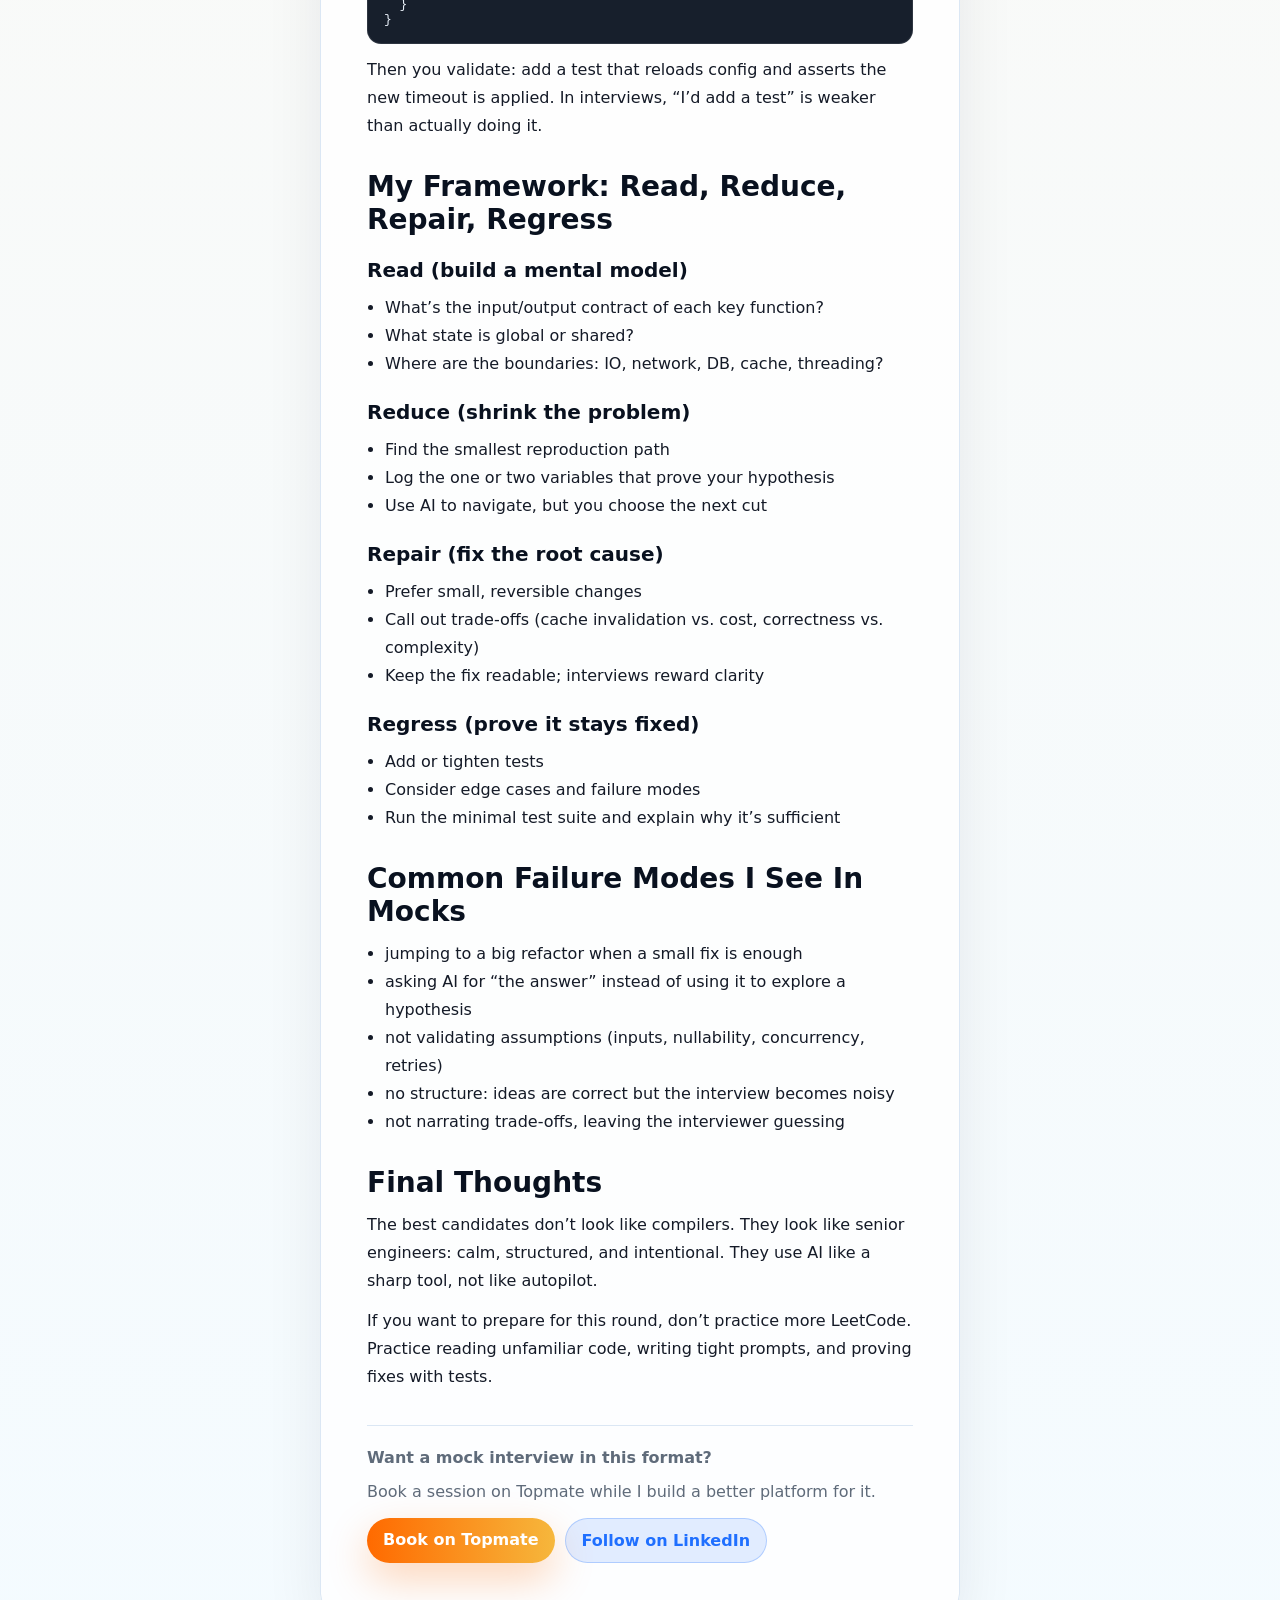
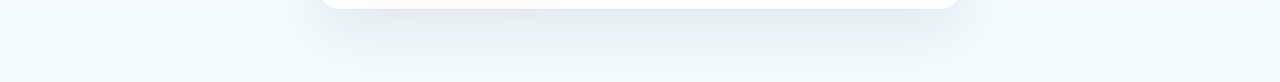
==== commit a886bd98: "Tidy blog preview and simplify blog template sidebars" ====
--- a/blogs/how-to-excel-google-code-comprehension.html
+++ b/blogs/how-to-excel-google-code-comprehension.html
@@ -91,8 +91,7 @@
       margin-bottom: 10px;
     }
 
-    .nav-list,
-    .toc-list {
+    .nav-list {
       list-style: none;
       padding: 0;
       margin: 0;
@@ -100,8 +99,7 @@
       gap: 6px;
     }
 
-    .nav-list a,
-    .toc-list a {
+    .nav-list a {
       border-radius: 10px;
       color: var(--text);
       display: block;
@@ -112,26 +110,12 @@
       transition: background 0.2s ease, color 0.2s ease;
     }
 
-    .toc-list a {
-      font-weight: 700;
-      font-size: 13px;
-      padding: 8px 10px;
-      color: var(--muted);
-    }
-
-    .toc-list a[data-depth="3"] {
-      padding-left: 20px;
-      font-weight: 700;
-    }
-
-    .nav-list a:hover,
-    .toc-list a:hover {
+    .nav-list a:hover {
       background: rgba(31, 111, 255, 0.10);
       color: var(--ink);
     }
 
-    .nav-list a.is-active,
-    .toc-list a.is-active {
+    .nav-list a.is-active {
       background: linear-gradient(90deg, rgba(255, 106, 0, 0.16), rgba(31, 111, 255, 0.10));
       color: var(--ink);
       border: 1px solid rgba(255, 106, 0, 0.24);
@@ -411,6 +395,19 @@
         top: 0;
         max-height: none;
       }
+    }
+
+    body.embed .progress {
+      display: none;
+    }
+
+    body.embed .side {
+      display: none;
+    }
+
+    body.embed .shell {
+      grid-template-columns: 1fr;
+      padding: 12px 12px 40px;
     }
   </style>
 </head>
@@ -788,22 +785,21 @@
       </main>
     </div>
 
-    <aside class="side right">
-      <div class="side-card">
-        <div class="side-title">On This Page</div>
-        <ul class="toc-list" id="rightToc"></ul>
-      </div>
-    </aside>
+    <!-- Right-side TOC intentionally omitted -->
   </div>
 
   <script>
     (function () {
+      const params = new URLSearchParams(window.location.search);
+      if (params.get("embed") === "1") {
+        document.body.classList.add("embed");
+      }
+
       const root = document.getElementById("articleRoot");
       const leftNav = document.getElementById("leftNav");
-      const rightToc = document.getElementById("rightToc");
       const progress = document.getElementById("progressBar");
 
-      if (!root || !leftNav || !rightToc || !progress) {
+      if (!root || !leftNav || !progress) {
         return;
       }
 
@@ -846,14 +842,7 @@
         const id = ensureId(h2);
         leftNav.appendChild(makeItem(id, h2.textContent.trim(), 2));
       });
-
-      headings.forEach((h) => {
-        const id = ensureId(h);
-        const depth = h.tagName === "H2" ? 2 : 3;
-        rightToc.appendChild(makeItem(id, h.textContent.trim(), depth));
-      });
-
-      const links = Array.from(document.querySelectorAll(".nav-list a, .toc-list a"));
+      const links = Array.from(document.querySelectorAll(".nav-list a"));
       const setActive = (id) => {
         links.forEach((a) => a.classList.toggle("is-active", a.getAttribute("href") === "#" + id));
       };
